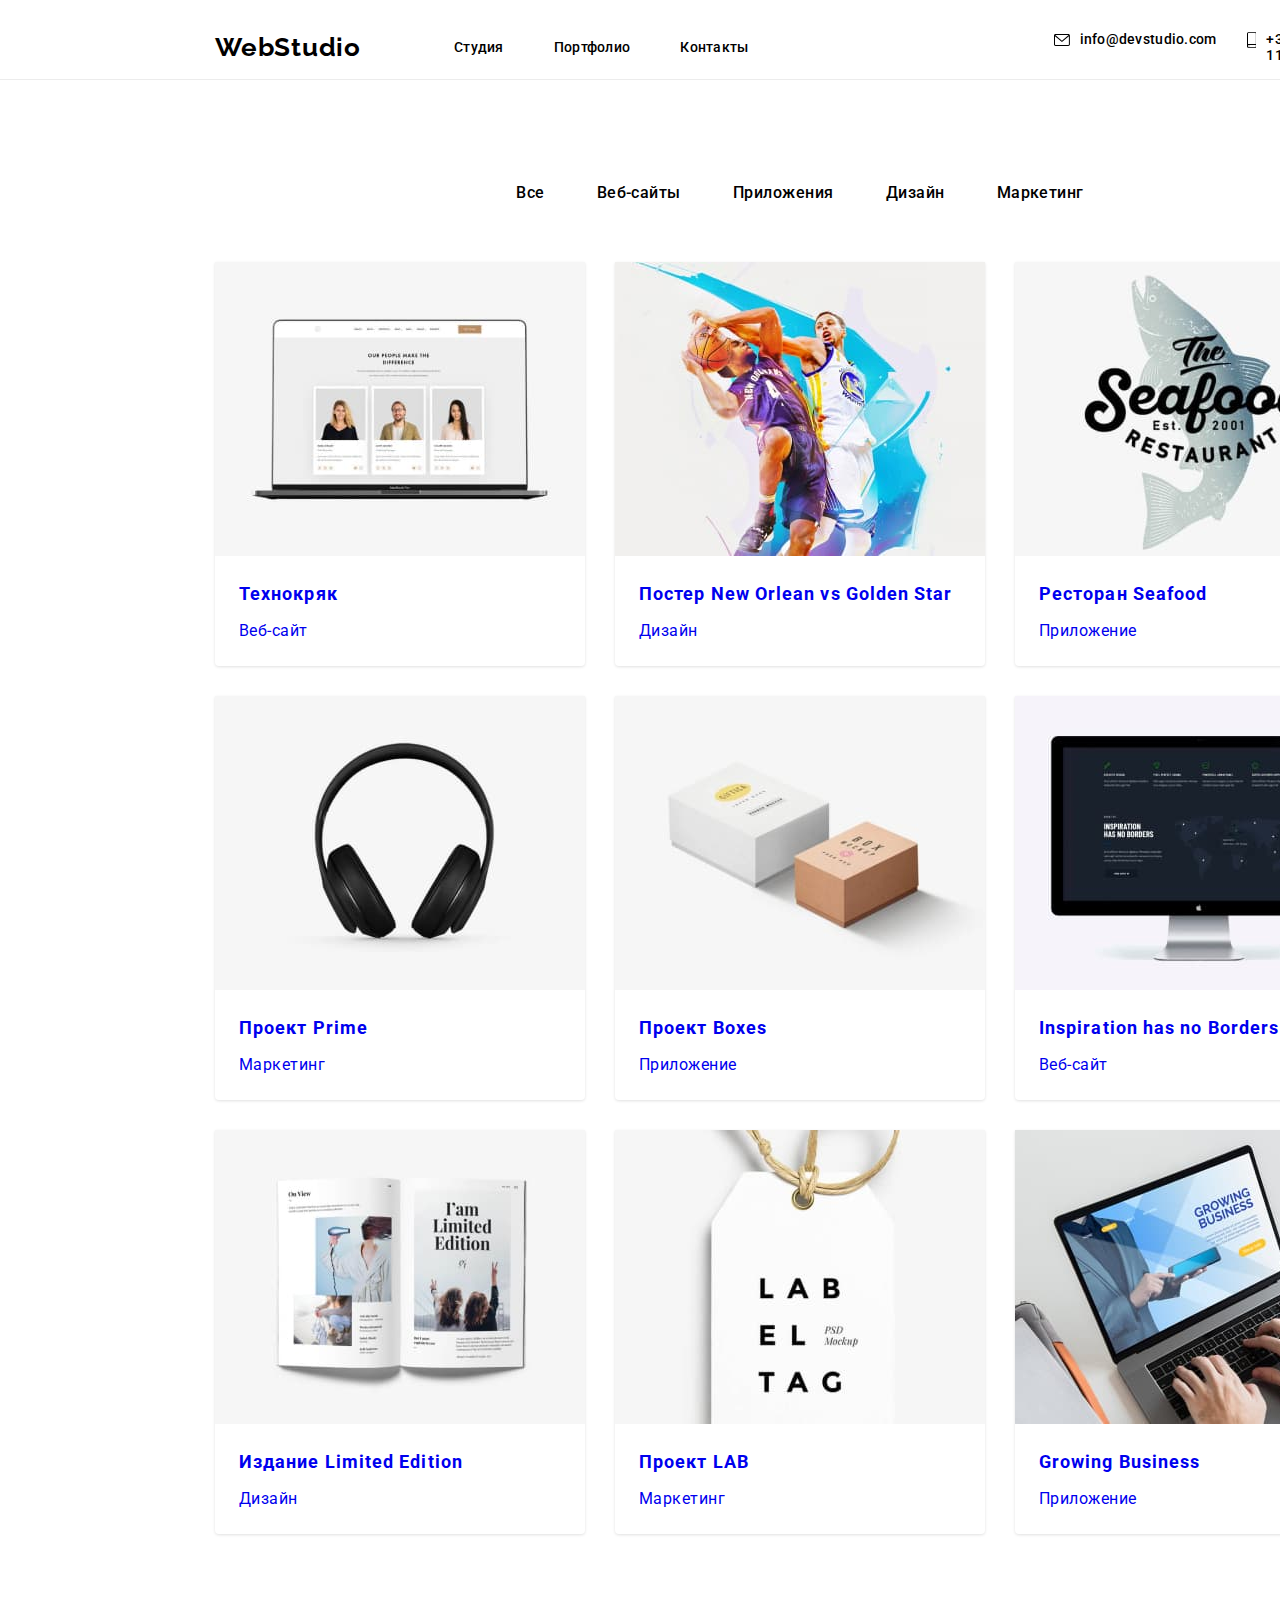
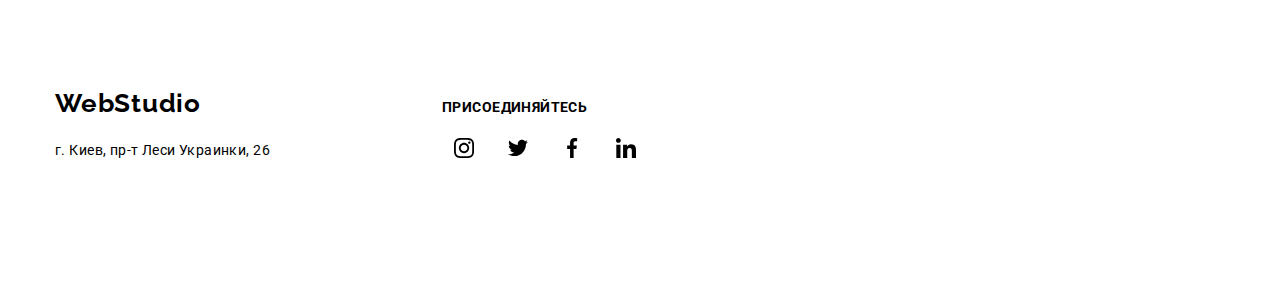
==== portfolio.html @ 6847b352 "hw5 start" ====
<!DOCTYPE html>
<html lang="en">
  <head>
    <meta charset="UTF-8" />
    <meta name="viewport" content="width=device-width, initial-scale=1.0" />
    <title>Homework_4</title>
    <link rel="preconnect" href="https://fonts.gstatic.com" />
    <link
      href="https://fonts.googleapis.com/css2?family=Raleway:wght@400;500;700&family=Roboto:wght@400;500;700&display=swap"
      rel="stylesheet"
    />
    <link
      rel="stylesheet"
      href="https://cdnjs.cloudflare.com/ajax/libs/modern-normalize/1.0.0/modern-normalize.min.css"
    />
    <link rel="stylesheet" href="./css/style.css" />
  </head>
  <body class="wrapper">
    <!--шапка-->
    <header class="page-header">
      <div class="conteiner">
        <nav class="main-nav">
          <a href="/" class="logo">
            <span>web</span><span class="logostudioblack">Studio</span>
          </a>

          <ul class="nav list">
            <li class="item"><a href="./index.html" class="link">студия</a></li>
            <li class="item">
              <a href="" class="current-link">портфолио</a>
            </li>
            <li class="item"><a href="" class="link">контакты</a></li>
          </ul>

          <ul class="contact-us list">
            <li class="item icon-envelope">
              <a href="mailto:info@devstudio.com" class="link">
                <svg width="16px" height="12px">
                  <use href="./images/symbol-defs.svg#icon-envelope"></use>
                </svg>
                info@devstudio.com
              </a>
            </li>
            <li class="item icon-smartphone">
              <a href="tel:+380961111111" class="link">
                <svg width="10px" height="16px">
                  <use href="./images/symbol-defs.svg#icon-smartphone"></use>
                </svg>
                +38 096 111 11 11
              </a>
            </li>
          </ul>
        </nav>
      </div>
    </header>
    <!-- главний контент -->
    <main>
      <section class="portfolio">
        <h1 class="portfolio">Портфолио</h1>
        <div class="conteiner">
          <ul class="filter list">
            <li class="filteritem">
              <button type="button" class="filter-button">Все</button>
            </li>
            <li class="filteritem">
              <button type="button" class="filter-button">Веб-сайты</button>
            </li>
            <li class="filteritem">
              <button type="button" class="filter-button">Приложения</button>
            </li>
            <li class="filteritem">
              <button type="button" class="filter-button">Дизайн</button>
            </li>
            <li class="filteritem">
              <button type="button" class="filter-button">Маркетинг</button>
            </li>
          </ul>
        </div>

        <div class="conteiner">
          <ul class="samples list">
            <li class="item">
              <a href="#">
                <img
                  class="sample"
                  src="./images/img1.jpg"
                  alt="пример работы"
                  width="370"
                  height="294"
                />
                <h3 class="work-example">Технокряк</h3>
                <p class="work-sphere">Веб-сайт</p>
              </a>
            </li>
            <li class="item">
              <a href="#">
                <img
                  class="sample"
                  src="./images/img2.jpg"
                  alt="пример работы"
                  width="370"
                  height="294"
                />
                <h3 class="work-example">Постер New Orlean vs Golden Star</h3>
                <p class="work-sphere">Дизайн</p>
              </a>
            </li>
            <li class="item">
              <a href="#">
                <img
                  class="sample"
                  src="./images/img3.jpg"
                  alt="пример работы"
                  width="370"
                  height="294"
                />
                <h3 class="work-example">Ресторан Seafood</h3>
                <p class="work-sphere">Приложение</p>
              </a>
            </li>
            <li class="item">
              <a href="">
                <img
                  class="sample"
                  src="./images/img4.jpg"
                  alt="пример работы"
                  width="370"
                  height="294"
                />
                <h3 class="work-example">Проект Prime</h3>
                <p class="work-sphere">Маркетинг</p>
              </a>
            </li>
            <li class="item">
              <a href="">
                <img
                  class="sample"
                  src="./images/img5.jpg"
                  alt="пример работы"
                  width="370"
                  height="294"
                />
                <h3 class="work-example">Проект Boxes</h3>
                <p class="work-sphere">Приложение</p>
              </a>
            </li>
            <li class="item">
              <a href="">
                <img
                  class="sample"
                  src="./images/img6.jpg"
                  alt="пример работы"
                  width="370"
                  height="294"
                />
                <h3 class="work-example">Inspiration has no Borders</h3>
                <p class="work-sphere">Веб-сайт</p>
              </a>
            </li>
            <li class="item">
              <a href="">
                <img
                  class="sample"
                  src="./images/img7.jpg"
                  alt="пример работы"
                  width="370"
                  height="294"
                />
                <h3 class="work-example">Издание Limited Edition</h3>
                <p class="work-sphere">Дизайн</p>
              </a>
            </li>
            <li class="item">
              <a href="">
                <img
                  class="sample"
                  src="./images/img8.jpg"
                  alt="пример работы"
                  width="370"
                  height="294"
                />
                <h3 class="work-example">Проект LAB</h3>
                <p class="work-sphere">Маркетинг</p>
              </a>
            </li>
            <li class="item">
              <a href="">
                <img
                  class="sample"
                  src="./images/img9.jpg"
                  alt="пример работы"
                  width="370"
                  height="294"
                />
                <h3 class="work-example">Growing Business</h3>
                <p class="work-sphere">Приложение</p>
              </a>
            </li>
          </ul>
        </div>
      </section>
    </main>

    <!-- футер -->
    <footer class="footer">
      <div class="conteiner">
        <div class="companycontacts">
          <a href="/" class="logo">
            <span>web</span><span class="logostudiowhite">Studio</span>
          </a>
          <address class="adress">
            <p class="physicaladress">г. Киев, пр-т Леси Украинки, 26</p>
            <p class="mailadress">
              <a href="mailto:info@devstudio.com">info@devstudio.com</a>
            </p>
            <p class="phonenumadress">
              <a href="tel:+380961111111">+38 096 111 11 11</a>
            </p>
          </address>
        </div>
        <div class="social">
          <h3 class="feature-title">присоединяйтесь</h3>
          <ul class="social-list list">
            <li class="social-item inst">
              <a target="_blank" href="https://www.instagram.com/">
                <svg class="icon-social" width="20px" height="20px">
                  <use href="./images/symbol-defs.svg#icon-instagram"></use>
                </svg>
              </a>
            </li>
            <li class="social-item twitt">
              <a target="_blank" href="https://twitter.com/">
                <svg class="icon-social" width="20px" height="20px">
                  <use href="./images/symbol-defs.svg#icon-twitter"></use>
                </svg>
              </a>
            </li>
            <li class="social-item fb">
              <a target="_blank" href="https://www.facebook.com/">
                <svg class="icon-social" width="20px" height="20px">
                  <use href="./images/symbol-defs.svg#icon-facebook"></use>
                </svg>
              </a>
            </li>
            <li class="social-item li">
              <a target="_blank" href="https://www.linkedin.com/">
                <svg class="icon-social" width="20px" height="20px">
                  <use href="./images/symbol-defs.svg#icon-linkedin"></use>
                </svg>
              </a>
            </li>
          </ul>
        </div>
      </div>
    </footer>
  </body>
</html>
---- css/style.css ----
/* /** { */
  padding: 0px;
  margin: 0px;
}*/
:root {
  --primary-white-color: #ffffff;
  --primary-black-color: #000000;
  --primary-effect-color: #2196f3;
  --primary-background-color: #2f303a;
  --primary-headers-color: #212121;
  --primary-text-color: #757575;
  --primary-button-color: #f5f4fa;
  --primary-clients-color: #afb1b8;
}

.wrapper {
  font-family: Roboto, sans-serif;
  font-weight: 400;
  box-sizing: border-box;
  /* max-width: 1600px; */
  margin-left: auto;
  margin-right: auto;
}

.main-nav {
  display: flex;
  align-items: center;
}
.logo {
  font-family: Raleway, sans-serif;
  font-weight: 700;
  font-size: 26px;
  line-height: 1.19;
  letter-spacing: 0.03em;
  color: var(--primary-effect-color);
  text-transform: capitalize;
}

.logostudioblack {
  color: var(--primary-black-color);
}
.logostudiowhite {
  color: var(--primary-white-color);
}

.list {
  list-style: none;
  padding: 0;
  margin: 0;
  width: 1170px;
}

a {
  text-decoration: none;
}

img {
  max-width: 100%;
  height: auto;
  display: block;
}

.link {
  font-weight: 500;
  font-size: 14px;
  line-height: 1.14;
  letter-spacing: 0.02em;
}

.current-link {
  color: var(--primary-effect-color);
  text-transform: capitalize;
  padding-top: 32px;
  padding-bottom: 32px;
  display: block;
  font-weight: 500;
  font-size: 14px;
  line-height: 1.14;
  letter-spacing: 0.02em;
}

.nav {
  display: flex;
  margin-left: 93px;
  width: max-content;
}

.nav .item + .item {
  margin-left: 50px;
}

.nav .link {
  display: block;
  color: var(--primary-headers-color);
  text-transform: capitalize;
  padding-top: 32px;
  padding-bottom: 32px;
  /* width: 294px; */
}

.contact-us {
  display: flex;
  width: max-content;
  margin-left: 305px;
}

.contact-us .item + .item {
  margin-left: 30px;
}
.contact-us .item + .item:last-child {
  margin-right: 0px;
}

.contact-us .link {
  display: flex;
  margin-right: auto;
  padding-top: 32px;
  padding-bottom: 32px;
  color: var(--primary-text-color);
  fill: var(--primary-text-color);
}

.nav .link:hover,
.nav .link:focus,
.contact-us .link:hover,
.contact-us .link:focus {
  color: var(--primary-effect-color);
  fill: var(--primary-effect-color);
}
.icon-envelope svg {
  margin-top: 2px;
}
.icon-envelope svg,
.icon-smartphone svg {
  margin-right: 10px;
}

/* .hero, */
.footer {
  background-color: var(--primary-background-color);
}

.hero {
  text-align: center;
  padding-top: 200px;
  padding-bottom: 280px;
  background-image: linear-gradient(
      to right,
      rgba(47, 48, 58, 0.4),
      rgba(47, 48, 58, 0.4)
    ),
    url('../images/backgr.jpg');
  max-width: 1600px;
  max-height: 600px;
  margin-left: auto;
  margin-right: auto;
  background-repeat: no-repeat;
  background-position: center;
  background-color: #c4c4c4;
  background-size: cover;
}

.hero-title {
  margin-top: 0;
  margin-bottom: 30px;
  font-weight: 900;
  font-size: 44px;
  line-height: 1.36;
  text-transform: uppercase;
  letter-spacing: 0.06em;
  color: var(--primary-white-color);
}

.button {
  font-weight: 700;
  font-size: 16px;
  line-height: 1.87;
  letter-spacing: 0.06em;
  text-align: center;
  color: var(--primary-white-color);
  background-color: var(--primary-effect-color);
  box-shadow: 0px 4px 4px rgba(0, 0, 0, 0.15);
  border-radius: 4px;
  padding: 10px 32px;
}

.section-title {
  font-weight: 700;
  font-size: 36px;
  line-height: 1.17;
  letter-spacing: 0.03em;
  color: var(--primary-headers-color);
  margin-bottom: 50px;
  margin-top: 0;
  text-align: center;
}
.feature-list {
  display: flex;
}

.values {
  margin-left: 215px;
  margin-right: 215px;
  margin-top: 94px;
}

.act {
  margin-left: 215px;
  margin-right: 215px;
  margin-top: 91px;
  margin-bottom: 97px;
}
.act .section-title {
  text-align: center;
}

/* features css */
.feature-list .item {
  width: 270px;
  margin-right: 30px;
}

.feature-list .item::before {
  display: block;
  width: 270px;
  height: 120px;
  border-radius: 4px;
  border: transparent;
  background-color: var(--primary-button-color);
  margin-bottom: 30px;
  content: '';
  /* background-size: contain; */
  background-repeat: no-repeat;
  background-position: center;
}

.icon-antenna::before {
  background-image: url('../images/antenna 1.svg');
}

.icon-clock::before {
  background-image: url('../images/clock 1.svg');
}

.icon-diagram::before {
  background-image: url('../images/diagram 1.svg');
}

.icon-astronaut::before {
  background-image: url('../images/astronaut 1.svg');
}

.feature-list .item:nth-child(4n) {
  margin-right: 0px;
}

.feature-title {
  font-weight: 700;
  font-size: 14px;
  line-height: 1.14;
  letter-spacing: 0.03em;
  text-transform: uppercase;
  color: var(--primary-headers-color);
  margin-bottom: 10px;
  margin-top: 0;
}

.social .feature-title {
  color: var(--primary-white-color);
}

.feature-text {
  font-weight: 400;
  font-size: 14px;
  line-height: 1.71;
  letter-spacing: 0.03em;
  color: var(--primaty-text-color);
  margin-bottom: 0;
  margin-top: 0;
}

.activity {
  display: flex;
  justify-content: center;
  margin: 0px;
}

.activity .item {
  width: 370px;
  margin-right: 30px;
}

.activity .item:nth-child(3n) {
  margin-right: 0px;
}

.team {
  background-color: var(--primary-button-color);
  padding-top: 94px;
  padding-bottom: 94px;
}
.teammate,
.profession {
  text-transform: capitalize;
  font-size: 16px;
  line-height: 1.19;
  text-align: center;
  letter-spacing: 0.03em;
}

ul.teammate-social {
  padding: 0px;
  margin: 0px;
  text-align: center;
}
.teammate-list {
  display: flex;
}

.teammate-list .teammate-card {
  width: 270px;
  margin-right: 30px;
}

.teammate-list .teammate-card:nth-child(4n) {
  margin-right: 0px;
}
.ui {
  text-transform: uppercase;
}

.teammate {
  font-weight: 500;
  color: var(--primary-headers-color);
  margin: 0;
  margin-bottom: 10px;
  /* background-color: teal; */
}

.teammate-card {
  background-color: var(--primary-white-color);
  padding: 0;
  margin: 30;
  box-shadow: 0px 1px 3px rgba(0, 0, 0, 0.12);
  border-radius: 0px 0px 4px 4px;
}

.photo {
  margin-bottom: 30px;
}

.profession {
  font-size: 400;
  color: var(--primary-text-color);
  margin: 0;
  margin-bottom: 30px;
}
.adress p {
  font-weight: 400;
  font-size: 14px;
  line-height: 1.71;
  letter-spacing: 0.03em;
  font-style: normal;
  margin: 0px;
}

p.physicaladress {
  color: var(--primary-white-color);
  margin-bottom: 9px;
  margin-top: 20px;
  width: 231px;
}

p.mailadress {
  margin-bottom: 9px;
}
.mailadress a,
.phonenumadress a {
  color: rgba(255, 255, 255, 0.6);
}

.filter-button {
  font-weight: 500;
  font-size: 16px;
  line-height: 1.62;
  letter-spacing: 0.03em;
  color: var(--primary-headers-color);
  background-color: var(--primary-button-color);
  border-radius: 4px;
  padding: 6px 22px;
  border: transparent;
}

.filter-button:hover,
.filter-button:focus {
  color: var(--primary-white-color);
  background-color: var(--primary-effect-color);
  box-shadow: 0px 2px 2px rgba(0, 0, 0, 0.12);
}

.work-example {
  font-weight: 700;
  font-size: 18px;
  line-height: 2;
  letter-spacing: 0.06em;
  color: var(--primary-headers-color);
}
.work-sphere {
  font-weight: 400;
  font-size: 16px;
  line-height: 1.87;
  letter-spacing: 0.03em;
  color: var(--primary-text-color);
}
/* hw3 */
.page-header {
  background-color: var(--primary-white-color);
  width: 1600px;
  height: 80px;
  margin: auto;
  border-bottom: 1px solid #ececec;
}
.conteiner {
  margin-left: auto;
  margin-right: auto;
  width: 1200px;
  padding-left: 15px;
  padding-right: 15px;
}
.footer .conteiner {
  padding: 60px 15px;
  display: flex;
}
h1.portfolio {
  display: none;
}

section.portfolio {
  width: 1600px;
  margin-left: auto;
  margin-right: auto;
}

.filter {
  display: flex;
  justify-content: center;
  margin-bottom: 50px;
}

.filteritem {
  margin-right: 8px;
}

.filteritem:last-child {
  margin-right: 0px;
}

.samples.list {
  display: flex;
  flex-wrap: wrap;
}

.samples .item {
  width: 370px;
  margin-right: 30px;
  margin-bottom: 30px;
  box-shadow: 0px 1px 3px rgba(0, 0, 0, 0.12);
  border-radius: 0px 0px 4px 4px;
}

.samples .item:focus,
.samples .item:hover {
  box-shadow: 0px 1px 1px rgba(0, 0, 0, 0.12), 0px 4px 4px rgba(0, 0, 0, 0.06),
    1px 4px 6px rgba(0, 0, 0, 0.16);
}

.samples .item:nth-child(3n) {
  margin-right: 0px;
}

.samples .item:nth-last-child(-n + 3) {
  margin-bottom: 0px;
}

.work-example,
.work-sphere {
  margin: 0px;
  padding-left: 24px;
}

.samplephoto {
  padding-bottom: 20px;
}

.work-example {
  padding-bottom: 4px;
  padding-top: 20px;
}
.work-sphere {
  padding-bottom: 20px;
}

.clients,
.portfolio {
  margin: 94px 215px;
}
/* Наши клиенты */
.clients-list {
  display: flex;
  flex-wrap: wrap;
}

.companycontacts {
  width: 231px;
}

.social {
  margin-left: 156px;
  margin-top: 12px;
}

.social-list {
  display: inline-flex;
}

.client-name {
  margin-right: 30px;
}

.client-name:last-child {
  margin-right: 0px;
}

.client-name a {
  box-sizing: border-box;
  display: flex;
  border: 1px solid var(--primary-clients-color);
  width: 170px;
  height: 90px;
  border-radius: 4px;
  fill: var(--primary-clients-color);
  align-items: center;
  justify-content: center;
}
/* переделанные иконки и клиенты */
.client-name a:hover,
.client-name a:focus {
  fill: var(--primary-effect-color);
  border: 1px solid var(--primary-effect-color);
  border-radius: 4px;
}

.icon-item {
  list-style: none;
  display: inline-flex;
  align-items: center;
  padding-bottom: 30px;
}
.icon-item a {
  list-style: none;
  height: 44px;
  width: 44px;
  align-items: center;
  border-radius: 50%;
  margin-right: 10px;
  color: var(--primary-clients-color);
  padding: 12px;
}

.icon-teammate {
  height: 20px;
  width: 20px;
  margin-left: auto;
  margin-right: auto;
  fill: currentColor;
}
.teammate-social a:focus,
.social-list a:focus,
.teammate-social a:hover,
.social-list a:hover {
  color: var(--primary-white-color);
  background-color: var(--primary-effect-color);
}

.social-item a {
  display: flex;
  height: 44px;
  width: 44px;
  align-items: center;
  border-radius: 50%;
  margin-right: 10px;
  color: var(--primary-white-color);
  background-color: rgba(255, 255, 255, 0.1);
}

.icon-social {
  height: 20px;
  width: 20px;
  margin-left: auto;
  margin-right: auto;
  fill: var(--primary-white-color);
}

/* homework 5  */

.label {
  display: block;
  font-family: Roboto;
  font-style: normal;
  font-weight: bold;
  font-size: 14px;
  line-height: 16px;
  letter-spacing: 0.03em;
  text-transform: uppercase;
  margin: 0px;
  background-color: rgba(47, 48, 58, 0.8);
  color: var(--primary-white-color);
  overflow: hidden;
  text-align: center;
  padding-top: 27px;
  padding-bottom: 27px;
}

.thumb {
  position: relative;
}

.thumb > .label {
  position: absolute;
  bottom: 0px;
  left: 0px;
  width: 100%;
  height: 70px;
}
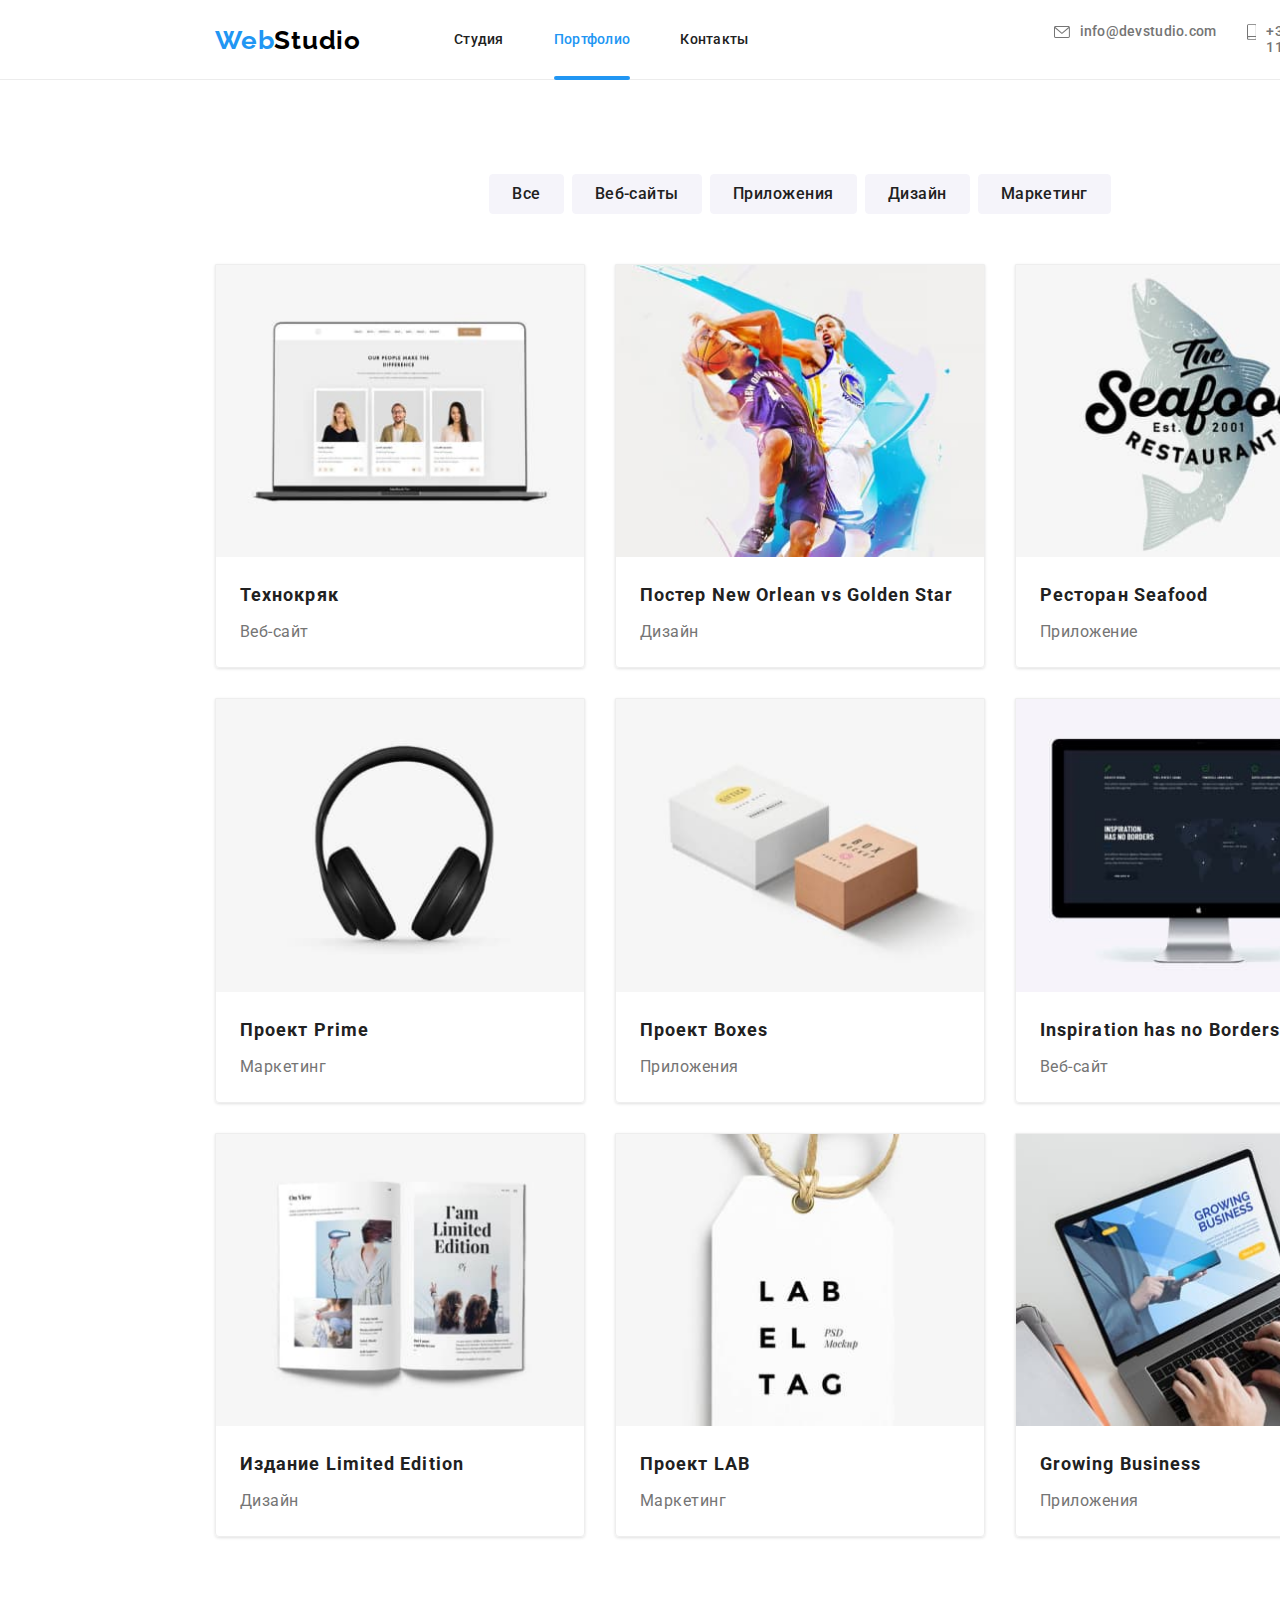
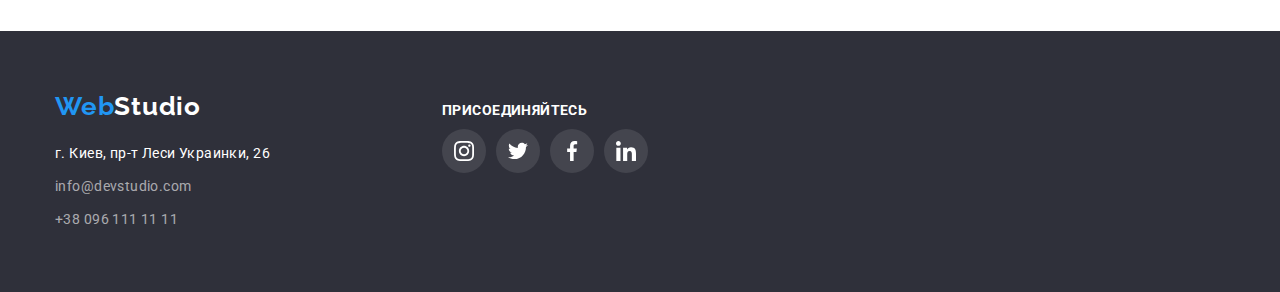
==== commit 00fba134: "HW5" ====
--- a/portfolio.html
+++ b/portfolio.html
@@ -3,7 +3,7 @@
   <head>
     <meta charset="UTF-8" />
     <meta name="viewport" content="width=device-width, initial-scale=1.0" />
-    <title>Homework_4</title>
+    <title>Portfolio</title>
     <link rel="preconnect" href="https://fonts.gstatic.com" />
     <link
       href="https://fonts.googleapis.com/css2?family=Raleway:wght@400;500;700&family=Roboto:wght@400;500;700&display=swap"
@@ -81,119 +81,235 @@
           <ul class="samples list">
             <li class="item">
               <a href="#">
-                <img
-                  class="sample"
-                  src="./images/img1.jpg"
-                  alt="пример работы"
-                  width="370"
-                  height="294"
-                />
-                <h3 class="work-example">Технокряк</h3>
-                <p class="work-sphere">Веб-сайт</p>
-              </a>
-            </li>
-            <li class="item">
-              <a href="#">
-                <img
-                  class="sample"
-                  src="./images/img2.jpg"
-                  alt="пример работы"
-                  width="370"
-                  height="294"
-                />
-                <h3 class="work-example">Постер New Orlean vs Golden Star</h3>
-                <p class="work-sphere">Дизайн</p>
-              </a>
-            </li>
-            <li class="item">
-              <a href="#">
-                <img
-                  class="sample"
-                  src="./images/img3.jpg"
-                  alt="пример работы"
-                  width="370"
-                  height="294"
-                />
-                <h3 class="work-example">Ресторан Seafood</h3>
-                <p class="work-sphere">Приложение</p>
-              </a>
-            </li>
-            <li class="item">
-              <a href="">
-                <img
-                  class="sample"
-                  src="./images/img4.jpg"
-                  alt="пример работы"
-                  width="370"
-                  height="294"
-                />
-                <h3 class="work-example">Проект Prime</h3>
-                <p class="work-sphere">Маркетинг</p>
-              </a>
-            </li>
-            <li class="item">
-              <a href="">
-                <img
-                  class="sample"
-                  src="./images/img5.jpg"
-                  alt="пример работы"
-                  width="370"
-                  height="294"
-                />
-                <h3 class="work-example">Проект Boxes</h3>
-                <p class="work-sphere">Приложение</p>
-              </a>
-            </li>
-            <li class="item">
-              <a href="">
-                <img
-                  class="sample"
-                  src="./images/img6.jpg"
-                  alt="пример работы"
-                  width="370"
-                  height="294"
-                />
-                <h3 class="work-example">Inspiration has no Borders</h3>
-                <p class="work-sphere">Веб-сайт</p>
-              </a>
-            </li>
-            <li class="item">
-              <a href="">
-                <img
-                  class="sample"
-                  src="./images/img7.jpg"
-                  alt="пример работы"
-                  width="370"
-                  height="294"
-                />
-                <h3 class="work-example">Издание Limited Edition</h3>
-                <p class="work-sphere">Дизайн</p>
-              </a>
-            </li>
-            <li class="item">
-              <a href="">
-                <img
-                  class="sample"
-                  src="./images/img8.jpg"
-                  alt="пример работы"
-                  width="370"
-                  height="294"
-                />
-                <h3 class="work-example">Проект LAB</h3>
-                <p class="work-sphere">Маркетинг</p>
-              </a>
-            </li>
-            <li class="item">
-              <a href="">
-                <img
-                  class="sample"
-                  src="./images/img9.jpg"
-                  alt="пример работы"
-                  width="370"
-                  height="294"
-                />
-                <h3 class="work-example">Growing Business</h3>
-                <p class="work-sphere">Приложение</p>
+                <div class="sample-thumb">
+                  <img
+                    class="sample"
+                    src="./images/img1.jpg"
+                    alt="пример работы"
+                    width="370"
+                    height="294"
+                  />
+                  <div class="overlay">
+                    <p class="overlay-text">
+                      Технокряк это современная площадка распространения
+                      коронавируса. Компании используют эту платформу для
+                      цифрового шпионажа и атак на защищённые сервера
+                      конкурентов.
+                    </p>
+                  </div>
+                </div>
+                <div class="sample-content">
+                  <h3 class="work-example">Технокряк</h3>
+                  <p class="work-sphere">Веб-сайт</p>
+                </div>
+              </a>
+            </li>
+
+            <li class="item">
+              <a href="#">
+                <div class="sample-thumb">
+                  <img
+                    class="sample"
+                    src="./images/img2.jpg"
+                    alt="пример работы"
+                    width="370"
+                    height="294"
+                  />
+                  <div class="overlay">
+                    <p class="overlay-text">
+                      Технокряк это современная площадка распространения
+                      коронавируса. Компании используют эту платформу для
+                      цифрового шпионажа и атак на защищённые сервера
+                      конкурентов.
+                    </p>
+                  </div>
+                </div>
+                <div class="sample-content">
+                  <h3 class="work-example">Постер New Orlean vs Golden Star</h3>
+                  <p class="work-sphere">Дизайн</p>
+                </div>
+              </a>
+            </li>
+
+            <li class="item">
+              <a href="#">
+                <div class="sample-thumb">
+                  <img
+                    class="sample"
+                    src="./images/img3.jpg"
+                    alt="пример работы"
+                    width="370"
+                    height="294"
+                  />
+                  <div class="overlay">
+                    <p class="overlay-text">
+                      Технокряк это современная площадка распространения
+                      коронавируса. Компании используют эту платформу для
+                      цифрового шпионажа и атак на защищённые сервера
+                      конкурентов.
+                    </p>
+                  </div>
+                </div>
+                <div class="sample-content">
+                  <h3 class="work-example">Ресторан Seafood</h3>
+                  <p class="work-sphere">Приложение</p>
+                </div>
+              </a>
+            </li>
+
+            <li class="item">
+              <a href="#">
+                <div class="sample-thumb">
+                  <img
+                    class="sample"
+                    src="./images/img4.jpg"
+                    alt="пример работы"
+                    width="370"
+                    height="294"
+                  />
+                  <div class="overlay">
+                    <p class="overlay-text">
+                      Технокряк это современная площадка распространения
+                      коронавируса. Компании используют эту платформу для
+                      цифрового шпионажа и атак на защищённые сервера
+                      конкурентов.
+                    </p>
+                  </div>
+                </div>
+                <div class="sample-content">
+                  <h3 class="work-example">Проект Prime</h3>
+                  <p class="work-sphere">Маркетинг</p>
+                </div>
+              </a>
+            </li>
+
+            <li class="item">
+              <a href="#">
+                <div class="sample-thumb">
+                  <img
+                    class="sample"
+                    src="./images/img5.jpg"
+                    alt="пример работы"
+                    width="370"
+                    height="294"
+                  />
+                  <div class="overlay">
+                    <p class="overlay-text">
+                      Технокряк это современная площадка распространения
+                      коронавируса. Компании используют эту платформу для
+                      цифрового шпионажа и атак на защищённые сервера
+                      конкурентов.
+                    </p>
+                  </div>
+                </div>
+                <div class="sample-content">
+                  <h3 class="work-example">Проект Boxes</h3>
+                  <p class="work-sphere">Приложения</p>
+                </div>
+              </a>
+            </li>
+
+            <li class="item">
+              <a href="#">
+                <div class="sample-thumb">
+                  <img
+                    class="sample"
+                    src="./images/img6.jpg"
+                    alt="пример работы"
+                    width="370"
+                    height="294"
+                  />
+                  <div class="overlay">
+                    <p class="overlay-text">
+                      Технокряк это современная площадка распространения
+                      коронавируса. Компании используют эту платформу для
+                      цифрового шпионажа и атак на защищённые сервера
+                      конкурентов.
+                    </p>
+                  </div>
+                </div>
+                <div class="sample-content">
+                  <h3 class="work-example">Inspiration has no Borders</h3>
+                  <p class="work-sphere">Веб-сайт</p>
+                </div>
+              </a>
+            </li>
+
+            <li class="item">
+              <a href="#">
+                <div class="sample-thumb">
+                  <img
+                    class="sample"
+                    src="./images/img7.jpg"
+                    alt="пример работы"
+                    width="370"
+                    height="294"
+                  />
+                  <div class="overlay">
+                    <p class="overlay-text">
+                      Технокряк это современная площадка распространения
+                      коронавируса. Компании используют эту платформу для
+                      цифрового шпионажа и атак на защищённые сервера
+                      конкурентов.
+                    </p>
+                  </div>
+                </div>
+                <div class="sample-content">
+                  <h3 class="work-example">Издание Limited Edition</h3>
+                  <p class="work-sphere">Дизайн</p>
+                </div>
+              </a>
+            </li>
+
+            <li class="item">
+              <a href="#">
+                <div class="sample-thumb">
+                  <img
+                    class="sample"
+                    src="./images/img8.jpg"
+                    alt="пример работы"
+                    width="370"
+                    height="294"
+                  />
+                  <div class="overlay">
+                    <p class="overlay-text">
+                      Технокряк это современная площадка распространения
+                      коронавируса. Компании используют эту платформу для
+                      цифрового шпионажа и атак на защищённые сервера
+                      конкурентов.
+                    </p>
+                  </div>
+                </div>
+                <div class="sample-content">
+                  <h3 class="work-example">Проект LAB</h3>
+                  <p class="work-sphere">Маркетинг</p>
+                </div>
+              </a>
+            </li>
+
+            <li class="item">
+              <a href="#">
+                <div class="sample-thumb">
+                  <img
+                    class="sample"
+                    src="./images/img9.jpg"
+                    alt="пример работы"
+                    width="370"
+                    height="294"
+                  />
+                  <div class="overlay">
+                    <p class="overlay-text">
+                      Технокряк это современная площадка распространения
+                      коронавируса. Компании используют эту платформу для
+                      цифрового шпионажа и атак на защищённые сервера
+                      конкурентов.
+                    </p>
+                  </div>
+                </div>
+                <div class="sample-content">
+                  <h3 class="work-example">Growing Business</h3>
+                  <p class="work-sphere">Приложения</p>
+                </div>
               </a>
             </li>
           </ul>
--- a/css/style.css
+++ b/css/style.css
@@ -1,7 +1,3 @@
-/* /** { */
-  padding: 0px;
-  margin: 0px;
-}*/
 :root {
   --primary-white-color: #ffffff;
   --primary-black-color: #000000;
@@ -11,13 +7,14 @@
   --primary-text-color: #757575;
   --primary-button-color: #f5f4fa;
   --primary-clients-color: #afb1b8;
+  --timing-function: cubic-bezier(0.4, 0, 0.2, 1);
 }
 
 .wrapper {
   font-family: Roboto, sans-serif;
   font-weight: 400;
   box-sizing: border-box;
-  /* max-width: 1600px; */
+  max-width: 1600px;
   margin-left: auto;
   margin-right: auto;
 }
@@ -25,6 +22,7 @@
 .main-nav {
   display: flex;
   align-items: center;
+  max-height: 80px;
 }
 .logo {
   font-family: Raleway, sans-serif;
@@ -68,6 +66,7 @@
 }
 
 .current-link {
+  position: relative;
   color: var(--primary-effect-color);
   text-transform: capitalize;
   padding-top: 32px;
@@ -77,6 +76,21 @@
   font-size: 14px;
   line-height: 1.14;
   letter-spacing: 0.02em;
+  max-height: 80px;
+}
+
+.current-link::after {
+  position: absolute;
+
+  content: '';
+  display: block;
+  left: 0;
+  bottom: 0;
+
+  width: 100%;
+  height: 4px;
+  background-color: var(--primary-effect-color);
+  border-radius: 2px;
 }
 
 .nav {
@@ -118,6 +132,8 @@
   padding-bottom: 32px;
   color: var(--primary-text-color);
   fill: var(--primary-text-color);
+  transition: fill 250ms var(--timing-function);
+  transition: color 250ms var(--timing-function);
 }
 
 .nav .link:hover,
@@ -126,6 +142,8 @@
 .contact-us .link:focus {
   color: var(--primary-effect-color);
   fill: var(--primary-effect-color);
+  transition: fill 250ms var(--timing-function);
+  transition: color 250ms var(--timing-function);
 }
 .icon-envelope svg {
   margin-top: 2px;
@@ -180,8 +198,10 @@
   color: var(--primary-white-color);
   background-color: var(--primary-effect-color);
   box-shadow: 0px 4px 4px rgba(0, 0, 0, 0.15);
+  border: none;
   border-radius: 4px;
   padding: 10px 32px;
+  cursor: pointer;
 }
 
 .section-title {
@@ -388,7 +408,7 @@
   background-color: var(--primary-button-color);
   border-radius: 4px;
   padding: 6px 22px;
-  border: transparent;
+  border: 1px solid var(--primary-button-color);
 }
 
 .filter-button:hover,
@@ -396,6 +416,9 @@
   color: var(--primary-white-color);
   background-color: var(--primary-effect-color);
   box-shadow: 0px 2px 2px rgba(0, 0, 0, 0.12);
+  border: 1px solid rgba(47, 48, 58, 0.4);
+  transition: border 250ms var(--timing-function);
+  transition: color 150ms var(--timing-function);
 }
 
 .work-example {
@@ -466,12 +489,14 @@
   margin-bottom: 30px;
   box-shadow: 0px 1px 3px rgba(0, 0, 0, 0.12);
   border-radius: 0px 0px 4px 4px;
+  border: 1px solid #eeeeee;
 }
 
 .samples .item:focus,
 .samples .item:hover {
   box-shadow: 0px 1px 1px rgba(0, 0, 0, 0.12), 0px 4px 4px rgba(0, 0, 0, 0.06),
     1px 4px 6px rgba(0, 0, 0, 0.16);
+  transition: box-shadow 250ms var(--timing-function);
 }
 
 .samples .item:nth-child(3n) {
@@ -548,6 +573,8 @@
   fill: var(--primary-effect-color);
   border: 1px solid var(--primary-effect-color);
   border-radius: 4px;
+  transition: fill 250ms var(--timing-function);
+  transition: color 250ms var(--timing-function);
 }
 
 .icon-item {
@@ -580,6 +607,8 @@
 .social-list a:hover {
   color: var(--primary-white-color);
   background-color: var(--primary-effect-color);
+  transition: fill 250ms var(--timing-function);
+  transition: color 250ms var(--timing-function);
 }
 
 .social-item a {
@@ -632,3 +661,100 @@
   width: 100%;
   height: 70px;
 }
+
+.sample-thumb {
+  display: block;
+  box-sizing: border-box;
+  position: relative;
+  overflow: hidden;
+}
+
+.overlay {
+  position: absolute;
+  left: 0;
+  top: 0;
+  padding: 63px 24px;
+  margin: 0;
+  width: 100%;
+  height: 100%;
+  font-size: 18px;
+  line-height: 1.5;
+  background-color: rgba(33, 150, 243, 0.9);
+  color: var(--primary-white-color);
+  opacity: 0;
+  transform: translateY(100%);
+  transition: 250ms transform cubic-bezier(0.4, 0, 0.2, 1);
+}
+
+.item:hover .overlay {
+  transform: translateY(0%);
+  opacity: 1;
+}
+
+/* .sample-content {
+  background-color: var(--primary-effect-color);
+  color: var(--primary-white-color);
+} */
+
+.backdrop {
+  position: fixed;
+  top: 0;
+  left: 0;
+  width: 100%;
+  height: 100%;
+  background-color: rgba(0, 0, 0, 0.2);
+  opacity: 1;
+  transition: opacity 250ms var(--timing-function);
+}
+
+.backdrop.is-hidden {
+  opacity: 0;
+  pointer-events: none;
+}
+
+.backdrop.is-hidden .modal {
+  transform: translate(-50%, -50%) scale(0.5);
+}
+.modal {
+  position: absolute;
+  top: 50%;
+  left: 50%;
+  transform: translate(-50%, -50%) scale(1);
+  transition: transform 250ms var(--timing-function);
+
+  box-sizing: border-box;
+  min-height: 581px;
+  min-width: 528px;
+
+  background-color: var(--primary-white-color);
+  border: none;
+  border-radius: 4px;
+  box-shadow: 0px 1px 3px rgba(0, 0, 0, 0.12), 0px 1px 1px rgba(0, 0, 0, 0.14),
+    0px 2px 1px rgba(0, 0, 0, 0.2);
+}
+
+.close-button {
+  position: absolute;
+  top: 16px;
+  right: 8px;
+  width: 30px;
+  height: 30px;
+  padding: 0;
+  display: flex;
+  justify-content: center;
+  align-items: center;
+  background-color: var(--primary-white-color);
+  border: 1px solid rgba(0, 0, 0, 0.1);
+  border-radius: 50%;
+  box-sizing: border-box;
+  cursor: pointer;
+}
+
+.close-icon {
+  fill: currentColor;
+}
+
+.close-button:focus .close-icon,
+.close-button:hover .close-icon {
+  fill: var(--primary-effect-color);
+}
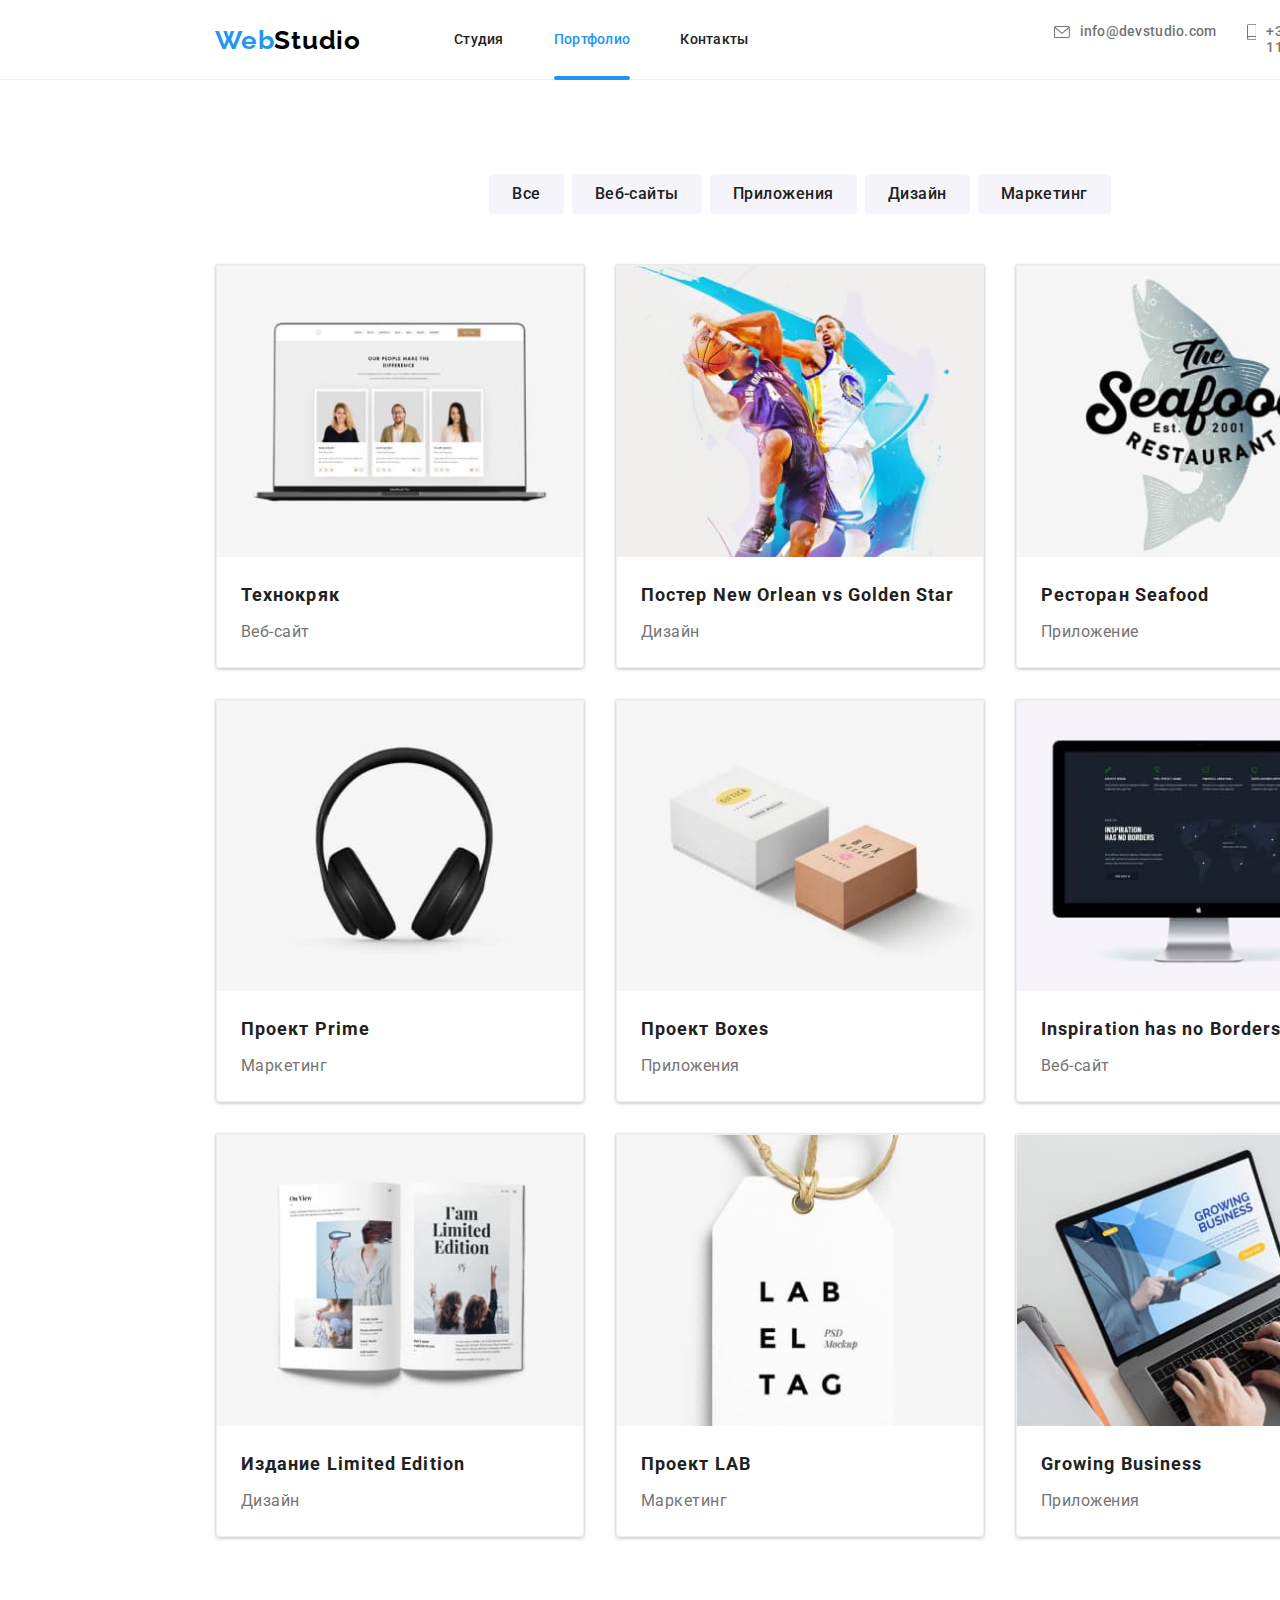
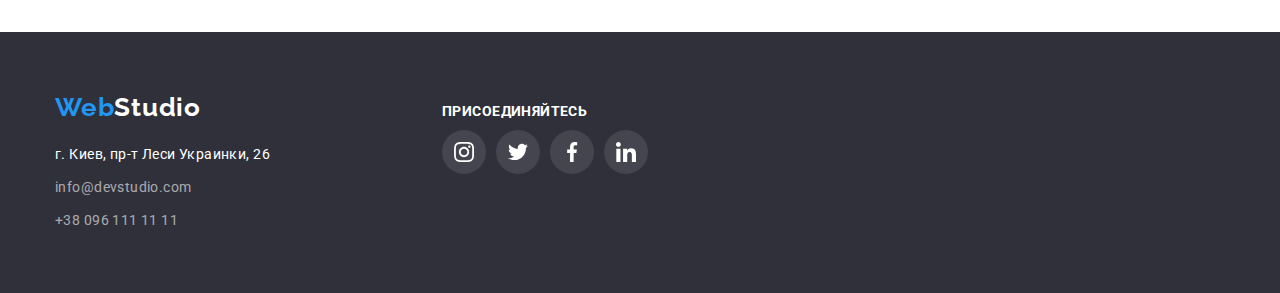
==== commit e68c9e46: "HW5" ====
--- a/portfolio.html
+++ b/portfolio.html
@@ -80,7 +80,7 @@
         <div class="conteiner">
           <ul class="samples list">
             <li class="item">
-              <a href="#">
+              <a class="sample-link" href="#">
                 <div class="sample-thumb">
                   <img
                     class="sample"
@@ -106,7 +106,7 @@
             </li>
 
             <li class="item">
-              <a href="#">
+              <a class="sample-link" href="#">
                 <div class="sample-thumb">
                   <img
                     class="sample"
@@ -132,7 +132,7 @@
             </li>
 
             <li class="item">
-              <a href="#">
+              <a class="sample-link" href="#">
                 <div class="sample-thumb">
                   <img
                     class="sample"
@@ -158,7 +158,7 @@
             </li>
 
             <li class="item">
-              <a href="#">
+              <a class="sample-link" href="#">
                 <div class="sample-thumb">
                   <img
                     class="sample"
@@ -184,7 +184,7 @@
             </li>
 
             <li class="item">
-              <a href="#">
+              <a class="sample-link" href="#">
                 <div class="sample-thumb">
                   <img
                     class="sample"
@@ -210,7 +210,7 @@
             </li>
 
             <li class="item">
-              <a href="#">
+              <a class="sample-link" href="#">
                 <div class="sample-thumb">
                   <img
                     class="sample"
@@ -236,7 +236,7 @@
             </li>
 
             <li class="item">
-              <a href="#">
+              <a class="sample-link" href="#">
                 <div class="sample-thumb">
                   <img
                     class="sample"
@@ -262,7 +262,7 @@
             </li>
 
             <li class="item">
-              <a href="#">
+              <a class="sample-link" href="#">
                 <div class="sample-thumb">
                   <img
                     class="sample"
@@ -288,7 +288,7 @@
             </li>
 
             <li class="item">
-              <a href="#">
+              <a class="sample-link" href="#">
                 <div class="sample-thumb">
                   <img
                     class="sample"
--- a/css/style.css
+++ b/css/style.css
@@ -14,9 +14,10 @@
   font-family: Roboto, sans-serif;
   font-weight: 400;
   box-sizing: border-box;
-  max-width: 1600px;
+  /* max-width: 1600px; */
   margin-left: auto;
   margin-right: auto;
+  overflow-x: hidden;
 }
 
 .main-nav {
@@ -409,16 +410,18 @@
   border-radius: 4px;
   padding: 6px 22px;
   border: 1px solid var(--primary-button-color);
+  box-shadow: none;
 }
 
 .filter-button:hover,
 .filter-button:focus {
   color: var(--primary-white-color);
   background-color: var(--primary-effect-color);
-  box-shadow: 0px 2px 2px rgba(0, 0, 0, 0.12);
+  box-shadow: 2px 3px 3px rgba(40, 67, 107, 0.42);
   border: 1px solid rgba(47, 48, 58, 0.4);
   transition: border 250ms var(--timing-function);
-  transition: color 150ms var(--timing-function);
+  transition: color 250ms var(--timing-function);
+  transition: box-shadow 250ms var(--timing-function);
 }
 
 .work-example {
@@ -484,15 +487,29 @@
 }
 
 .samples .item {
+  display: block;
   width: 370px;
   margin-right: 30px;
   margin-bottom: 30px;
+  box-sizing: border-box;
   box-shadow: 0px 1px 3px rgba(0, 0, 0, 0.12);
   border-radius: 0px 0px 4px 4px;
   border: 1px solid #eeeeee;
 }
 
-.samples .item:focus,
+.sample-link {
+  display: block;
+  box-sizing: border-box;
+  box-shadow: 0px 1px 3px rgba(0, 0, 0, 0.12);
+  border-radius: 0px 0px 4px 4px;
+  border: 1px solid #eeeeee;
+}
+
+.sample-link:focus {
+  box-shadow: 0px 1px 1px rgba(0, 0, 0, 0.12), 0px 4px 4px rgba(0, 0, 0, 0.06),
+    1px 4px 6px rgba(0, 0, 0, 0.16);
+  transition: box-shadow 250ms var(--timing-function);
+}
 .samples .item:hover {
   box-shadow: 0px 1px 1px rgba(0, 0, 0, 0.12), 0px 4px 4px rgba(0, 0, 0, 0.06),
     1px 4px 6px rgba(0, 0, 0, 0.16);
@@ -600,6 +617,7 @@
   margin-left: auto;
   margin-right: auto;
   fill: currentColor;
+  transform: rotate(0deg);
 }
 .teammate-social a:focus,
 .social-list a:focus,
@@ -607,8 +625,8 @@
 .social-list a:hover {
   color: var(--primary-white-color);
   background-color: var(--primary-effect-color);
-  transition: fill 250ms var(--timing-function);
-  transition: color 250ms var(--timing-function);
+  transform: rotate(360deg);
+  transition: transform 250ms var(--timing-function);
 }
 
 .social-item a {
@@ -685,7 +703,7 @@
   transform: translateY(100%);
   transition: 250ms transform cubic-bezier(0.4, 0, 0.2, 1);
 }
-
+.item a:focus .overlay,
 .item:hover .overlay {
   transform: translateY(0%);
   opacity: 1;
